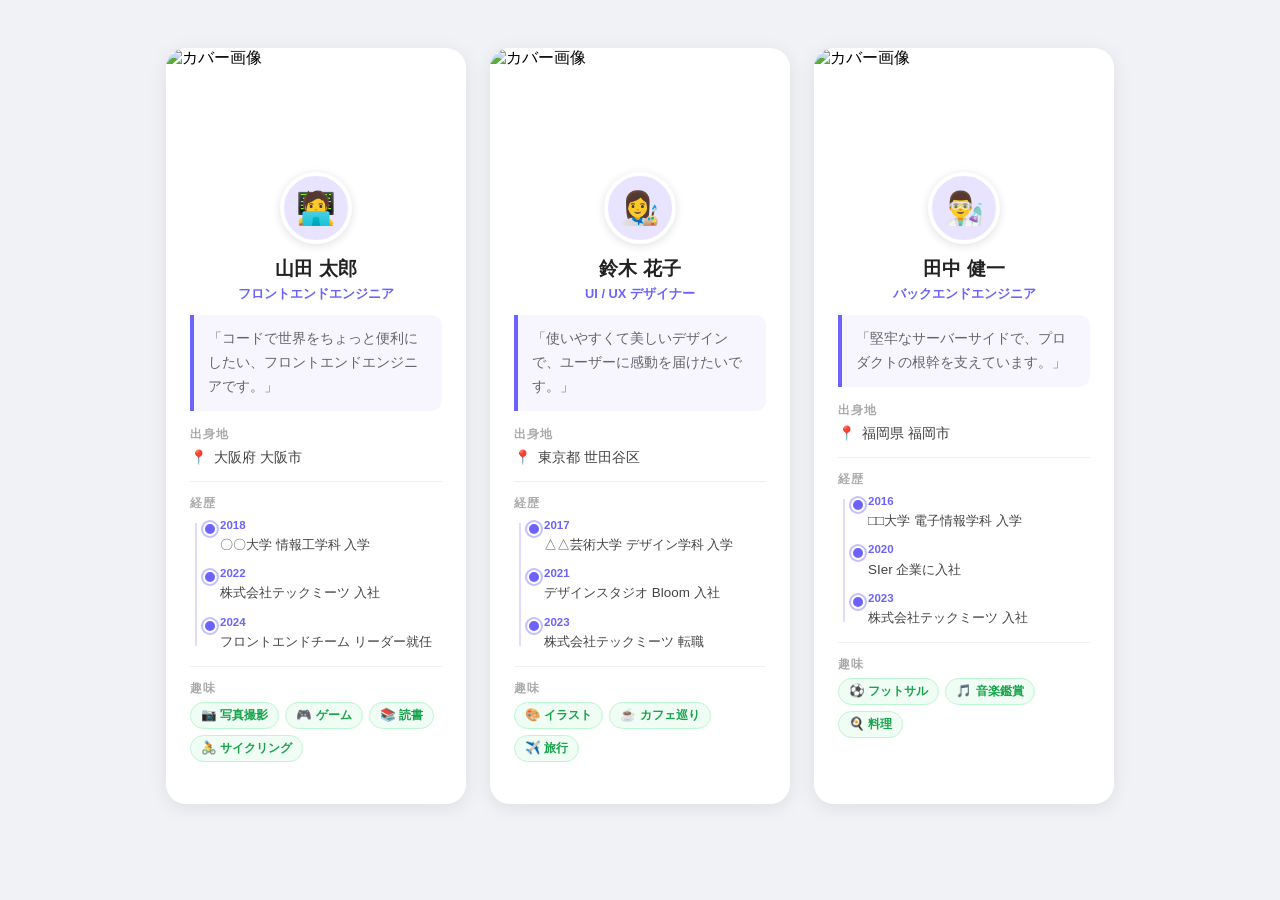
==== week2/profile-card.html @ b7469217 "week2: 好きなものまとめページを作成" ====
<!DOCTYPE html>
<html lang="ja">
<head>
  <meta charset="UTF-8">
  <meta name="viewport" content="width=device-width, initial-scale=1.0">
  <title>人物紹介カード</title>
  <style>
    * {
      box-sizing: border-box;
      margin: 0;
      padding: 0;
    }

    body {
      font-family: 'Segoe UI', 'Hiragino Sans', sans-serif;
      background: #f0f2f5;
      min-height: 100vh;
      padding: 48px 24px;
    }

    .card-grid {
      display: flex;
      flex-wrap: wrap;
      gap: 24px;
      justify-content: center;
    }

    /* ── カード本体 ── */
    .card {
      background: #fff;
      border-radius: 20px;
      box-shadow: 0 4px 20px rgba(0, 0, 0, 0.08);
      width: 300px;
      overflow: hidden;
      transition: transform 0.25s ease, box-shadow 0.25s ease;
    }

    .card:hover {
      transform: translateY(-8px);
      box-shadow: 0 16px 40px rgba(0, 0, 0, 0.15);
    }

    /* ── アイコン画像エリア ── */
    .card-image-wrap {
      position: relative;
      height: 160px;
      overflow: hidden;
    }

    .card-image-wrap img {
      width: 100%;
      height: 100%;
      object-fit: cover;
      transition: transform 0.35s ease;
    }

    .card:hover .card-image-wrap img {
      transform: scale(1.06);
    }

    /* ── アバター（丸いアイコン）── */
    .avatar-wrap {
      display: flex;
      justify-content: center;
      margin-top: -36px;
      margin-bottom: 12px;
      position: relative;
      z-index: 1;
    }

    .avatar {
      width: 72px;
      height: 72px;
      border-radius: 50%;
      border: 4px solid #fff;
      background: #e8e4ff;
      display: flex;
      align-items: center;
      justify-content: center;
      font-size: 2rem;
      box-shadow: 0 2px 10px rgba(0, 0, 0, 0.12);
    }

    /* ── カード本文 ── */
    .card-body {
      padding: 0 24px 28px;
      text-align: center;
    }

    .card-title {
      font-size: 1.2rem;
      font-weight: 700;
      color: #222;
      margin-bottom: 4px;
    }

    .card-role {
      font-size: 0.8rem;
      font-weight: 600;
      color: #6c63ff;
      margin-bottom: 12px;
    }

    .card-description {
      font-size: 0.88rem;
      color: #666;
      line-height: 1.7;
      text-align: left;
      padding: 12px 14px;
      background: #f7f6ff;
      border-left: 4px solid #6c63ff;
      border-radius: 0 10px 10px 0;
      margin-bottom: 16px;
    }

    /* ── 出身地 ── */
    .section {
      text-align: left;
      margin-bottom: 14px;
    }

    .section-label {
      font-size: 0.72rem;
      font-weight: 700;
      color: #aaa;
      letter-spacing: 0.08em;
      margin-bottom: 6px;
    }

    .hometown {
      display: flex;
      align-items: center;
      gap: 6px;
      font-size: 0.88rem;
      color: #444;
    }

    /* ── 経歴タイムライン ── */
    .timeline {
      list-style: none;
      position: relative;
      padding-left: 16px;
    }

    .timeline::before {
      content: '';
      position: absolute;
      left: 5px;
      top: 6px;
      bottom: 6px;
      width: 2px;
      background: #e0dcff;
    }

    .timeline-item {
      position: relative;
      padding-left: 14px;
      margin-bottom: 10px;
      font-size: 0.84rem;
      color: #444;
      line-height: 1.5;
    }

    .timeline-item:last-child { margin-bottom: 0; }

    .timeline-item::before {
      content: '';
      position: absolute;
      left: -3px;
      top: 5px;
      width: 10px;
      height: 10px;
      border-radius: 50%;
      background: #6c63ff;
      border: 2px solid #fff;
      box-shadow: 0 0 0 2px #c4bfff;
    }

    .timeline-year {
      display: block;
      font-size: 0.72rem;
      font-weight: 700;
      color: #6c63ff;
      margin-bottom: 1px;
    }

    /* ── 趣味タグ ── */
    .tag-list {
      display: flex;
      flex-wrap: wrap;
      gap: 6px;
    }

    .tag {
      padding: 4px 10px;
      background: #f0fdf4;
      color: #16a34a;
      border: 1px solid #bbf7d0;
      border-radius: 20px;
      font-size: 0.78rem;
      font-weight: 600;
    }

    .divider {
      border: none;
      border-top: 1px solid #f0f0f0;
      margin: 14px 0;
    }
  </style>
</head>
<body>
  <div class="card-grid">

    <!-- ── カード 1 ── -->
    <div class="card">
      <div class="card-image-wrap">
        <img src="https://picsum.photos/seed/card1/600/320" alt="カバー画像">
      </div>
      <div class="card-body">
        <div class="avatar-wrap">
          <div class="avatar">🧑‍💻</div>
        </div>
        <p class="card-title">山田 太郎</p>
        <p class="card-role">フロントエンドエンジニア</p>
        <p class="card-description">「コードで世界をちょっと便利にしたい、フロントエンドエンジニアです。」</p>

        <div class="section">
          <p class="section-label">出身地</p>
          <div class="hometown"><span>📍</span><span>大阪府 大阪市</span></div>
        </div>

        <hr class="divider">

        <div class="section">
          <p class="section-label">経歴</p>
          <ul class="timeline">
            <li class="timeline-item"><span class="timeline-year">2018</span>〇〇大学 情報工学科 入学</li>
            <li class="timeline-item"><span class="timeline-year">2022</span>株式会社テックミーツ 入社</li>
            <li class="timeline-item"><span class="timeline-year">2024</span>フロントエンドチーム リーダー就任</li>
          </ul>
        </div>

        <hr class="divider">

        <div class="section">
          <p class="section-label">趣味</p>
          <div class="tag-list">
            <span class="tag">📷 写真撮影</span>
            <span class="tag">🎮 ゲーム</span>
            <span class="tag">📚 読書</span>
            <span class="tag">🚴 サイクリング</span>
          </div>
        </div>
      </div>
    </div>

    <!-- ── カード 2 ── -->
    <div class="card">
      <div class="card-image-wrap">
        <img src="https://picsum.photos/seed/card2/600/320" alt="カバー画像">
      </div>
      <div class="card-body">
        <div class="avatar-wrap">
          <div class="avatar">👩‍🎨</div>
        </div>
        <p class="card-title">鈴木 花子</p>
        <p class="card-role">UI / UX デザイナー</p>
        <p class="card-description">「使いやすくて美しいデザインで、ユーザーに感動を届けたいです。」</p>

        <div class="section">
          <p class="section-label">出身地</p>
          <div class="hometown"><span>📍</span><span>東京都 世田谷区</span></div>
        </div>

        <hr class="divider">

        <div class="section">
          <p class="section-label">経歴</p>
          <ul class="timeline">
            <li class="timeline-item"><span class="timeline-year">2017</span>△△芸術大学 デザイン学科 入学</li>
            <li class="timeline-item"><span class="timeline-year">2021</span>デザインスタジオ Bloom 入社</li>
            <li class="timeline-item"><span class="timeline-year">2023</span>株式会社テックミーツ 転職</li>
          </ul>
        </div>

        <hr class="divider">

        <div class="section">
          <p class="section-label">趣味</p>
          <div class="tag-list">
            <span class="tag">🎨 イラスト</span>
            <span class="tag">☕ カフェ巡り</span>
            <span class="tag">✈️ 旅行</span>
          </div>
        </div>
      </div>
    </div>

    <!-- ── カード 3 ── -->
    <div class="card">
      <div class="card-image-wrap">
        <img src="https://picsum.photos/seed/card3/600/320" alt="カバー画像">
      </div>
      <div class="card-body">
        <div class="avatar-wrap">
          <div class="avatar">👨‍🔬</div>
        </div>
        <p class="card-title">田中 健一</p>
        <p class="card-role">バックエンドエンジニア</p>
        <p class="card-description">「堅牢なサーバーサイドで、プロダクトの根幹を支えています。」</p>

        <div class="section">
          <p class="section-label">出身地</p>
          <div class="hometown"><span>📍</span><span>福岡県 福岡市</span></div>
        </div>

        <hr class="divider">

        <div class="section">
          <p class="section-label">経歴</p>
          <ul class="timeline">
            <li class="timeline-item"><span class="timeline-year">2016</span>□□大学 電子情報学科 入学</li>
            <li class="timeline-item"><span class="timeline-year">2020</span>SIer 企業に入社</li>
            <li class="timeline-item"><span class="timeline-year">2023</span>株式会社テックミーツ 入社</li>
          </ul>
        </div>

        <hr class="divider">

        <div class="section">
          <p class="section-label">趣味</p>
          <div class="tag-list">
            <span class="tag">⚽ フットサル</span>
            <span class="tag">🎵 音楽鑑賞</span>
            <span class="tag">🍳 料理</span>
          </div>
        </div>
      </div>
    </div>

  </div>
</body>
</html>
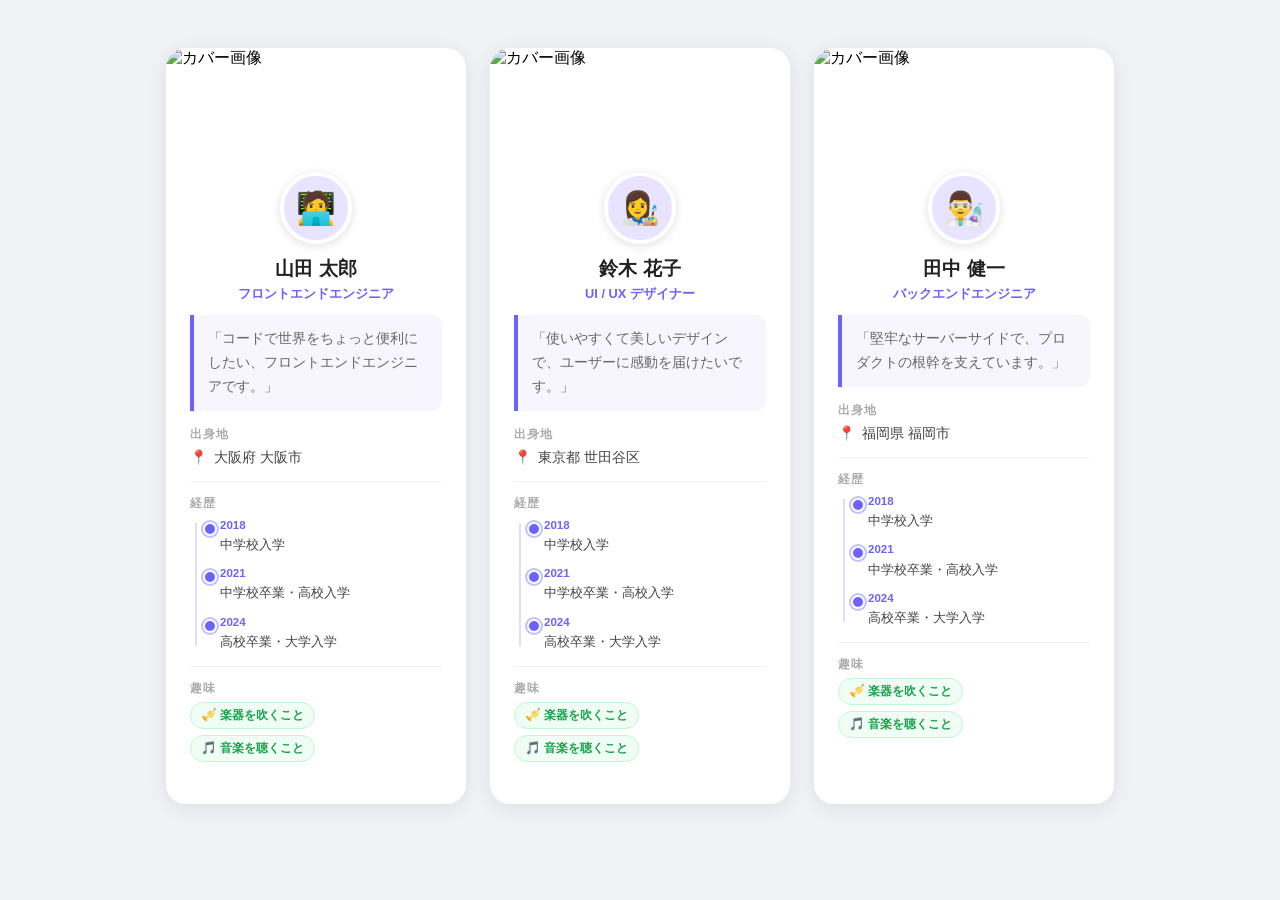
==== commit c82ae2d5: "week2: 好きなものまとめページを作成" ====
--- a/week2/profile-card.html
+++ b/week2/profile-card.html
@@ -234,9 +234,9 @@
         <div class="section">
           <p class="section-label">経歴</p>
           <ul class="timeline">
-            <li class="timeline-item"><span class="timeline-year">2018</span>〇〇大学 情報工学科 入学</li>
-            <li class="timeline-item"><span class="timeline-year">2022</span>株式会社テックミーツ 入社</li>
-            <li class="timeline-item"><span class="timeline-year">2024</span>フロントエンドチーム リーダー就任</li>
+            <li class="timeline-item"><span class="timeline-year">2018</span>中学校入学</li>
+            <li class="timeline-item"><span class="timeline-year">2021</span>中学校卒業・高校入学</li>
+            <li class="timeline-item"><span class="timeline-year">2024</span>高校卒業・大学入学</li>
           </ul>
         </div>
 
@@ -245,10 +245,8 @@
         <div class="section">
           <p class="section-label">趣味</p>
           <div class="tag-list">
-            <span class="tag">📷 写真撮影</span>
-            <span class="tag">🎮 ゲーム</span>
-            <span class="tag">📚 読書</span>
-            <span class="tag">🚴 サイクリング</span>
+            <span class="tag">🎺 楽器を吹くこと</span>
+            <span class="tag">🎵 音楽を聴くこと</span>
           </div>
         </div>
       </div>
@@ -277,9 +275,9 @@
         <div class="section">
           <p class="section-label">経歴</p>
           <ul class="timeline">
-            <li class="timeline-item"><span class="timeline-year">2017</span>△△芸術大学 デザイン学科 入学</li>
-            <li class="timeline-item"><span class="timeline-year">2021</span>デザインスタジオ Bloom 入社</li>
-            <li class="timeline-item"><span class="timeline-year">2023</span>株式会社テックミーツ 転職</li>
+            <li class="timeline-item"><span class="timeline-year">2018</span>中学校入学</li>
+            <li class="timeline-item"><span class="timeline-year">2021</span>中学校卒業・高校入学</li>
+            <li class="timeline-item"><span class="timeline-year">2024</span>高校卒業・大学入学</li>
           </ul>
         </div>
 
@@ -288,9 +286,8 @@
         <div class="section">
           <p class="section-label">趣味</p>
           <div class="tag-list">
-            <span class="tag">🎨 イラスト</span>
-            <span class="tag">☕ カフェ巡り</span>
-            <span class="tag">✈️ 旅行</span>
+            <span class="tag">🎺 楽器を吹くこと</span>
+            <span class="tag">🎵 音楽を聴くこと</span>
           </div>
         </div>
       </div>
@@ -319,9 +316,9 @@
         <div class="section">
           <p class="section-label">経歴</p>
           <ul class="timeline">
-            <li class="timeline-item"><span class="timeline-year">2016</span>□□大学 電子情報学科 入学</li>
-            <li class="timeline-item"><span class="timeline-year">2020</span>SIer 企業に入社</li>
-            <li class="timeline-item"><span class="timeline-year">2023</span>株式会社テックミーツ 入社</li>
+            <li class="timeline-item"><span class="timeline-year">2018</span>中学校入学</li>
+            <li class="timeline-item"><span class="timeline-year">2021</span>中学校卒業・高校入学</li>
+            <li class="timeline-item"><span class="timeline-year">2024</span>高校卒業・大学入学</li>
           </ul>
         </div>
 
@@ -330,9 +327,8 @@
         <div class="section">
           <p class="section-label">趣味</p>
           <div class="tag-list">
-            <span class="tag">⚽ フットサル</span>
-            <span class="tag">🎵 音楽鑑賞</span>
-            <span class="tag">🍳 料理</span>
+            <span class="tag">🎺 楽器を吹くこと</span>
+            <span class="tag">🎵 音楽を聴くこと</span>
           </div>
         </div>
       </div>
